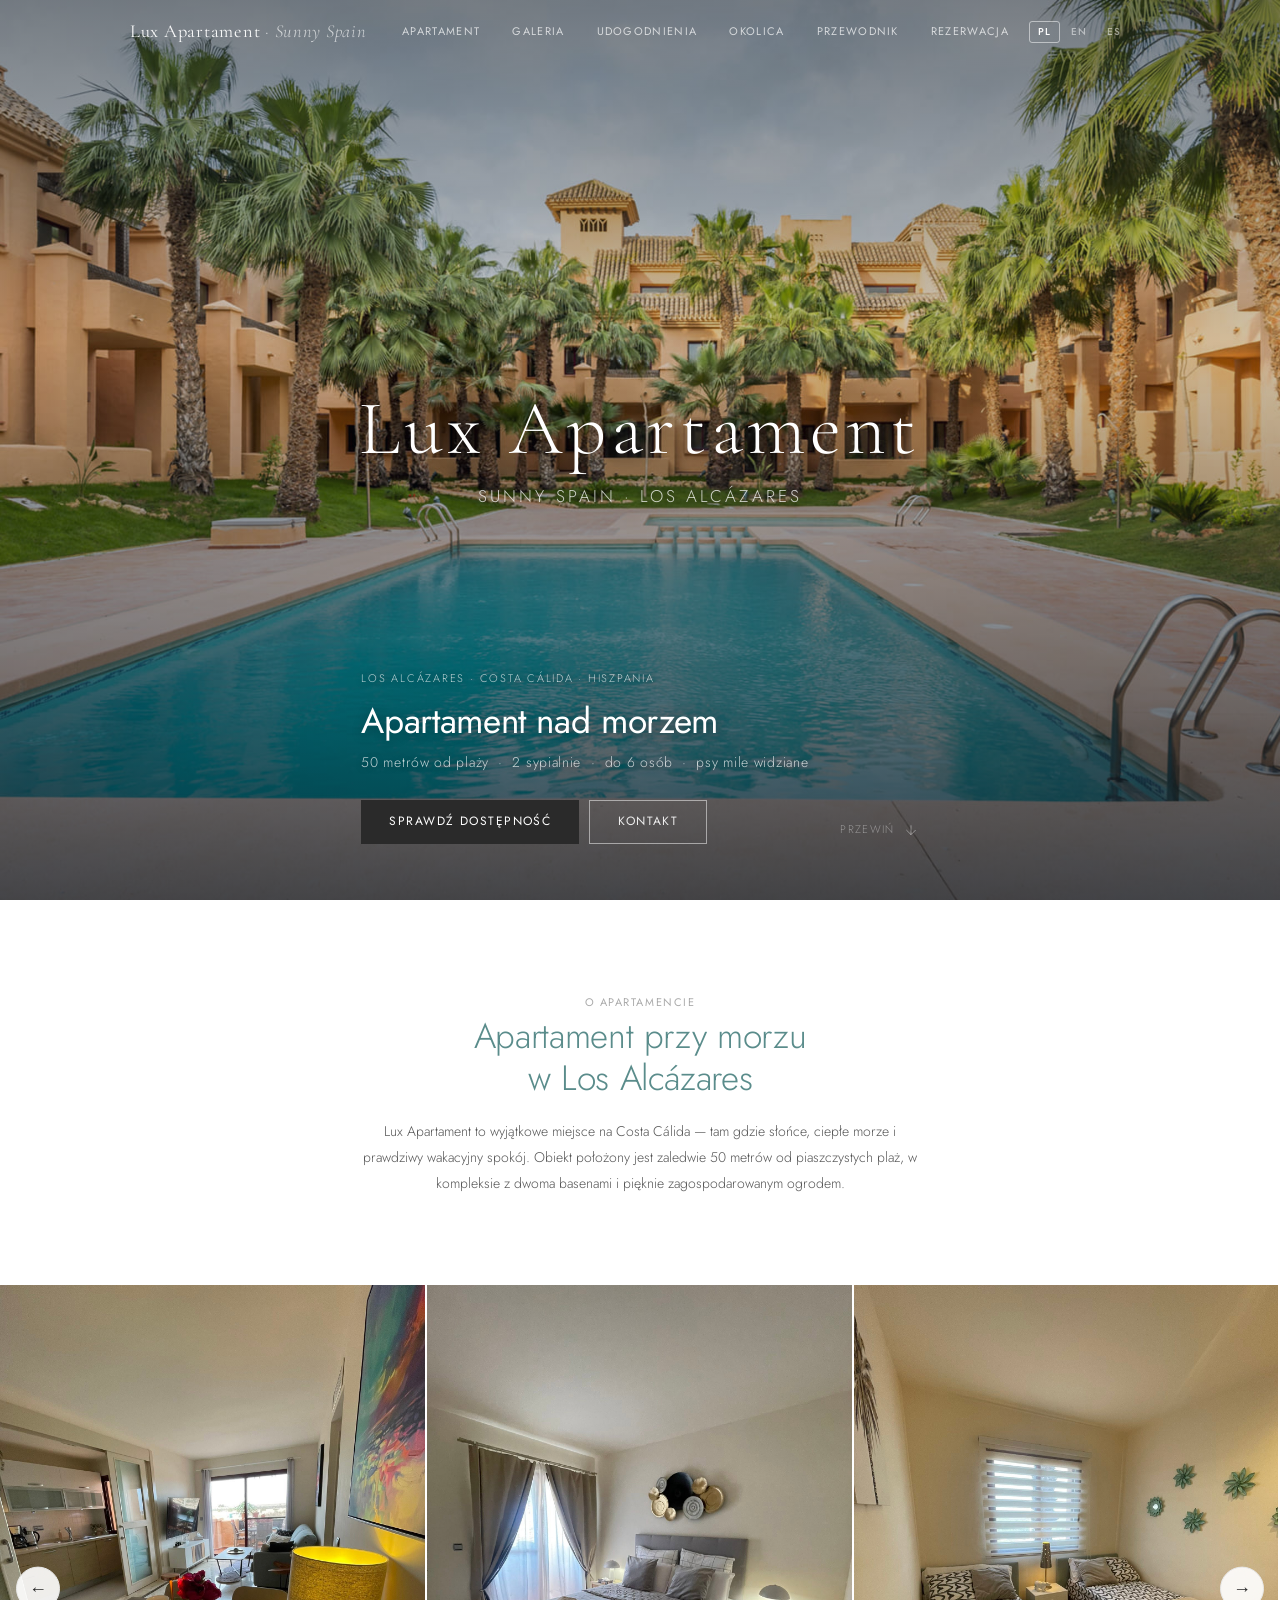
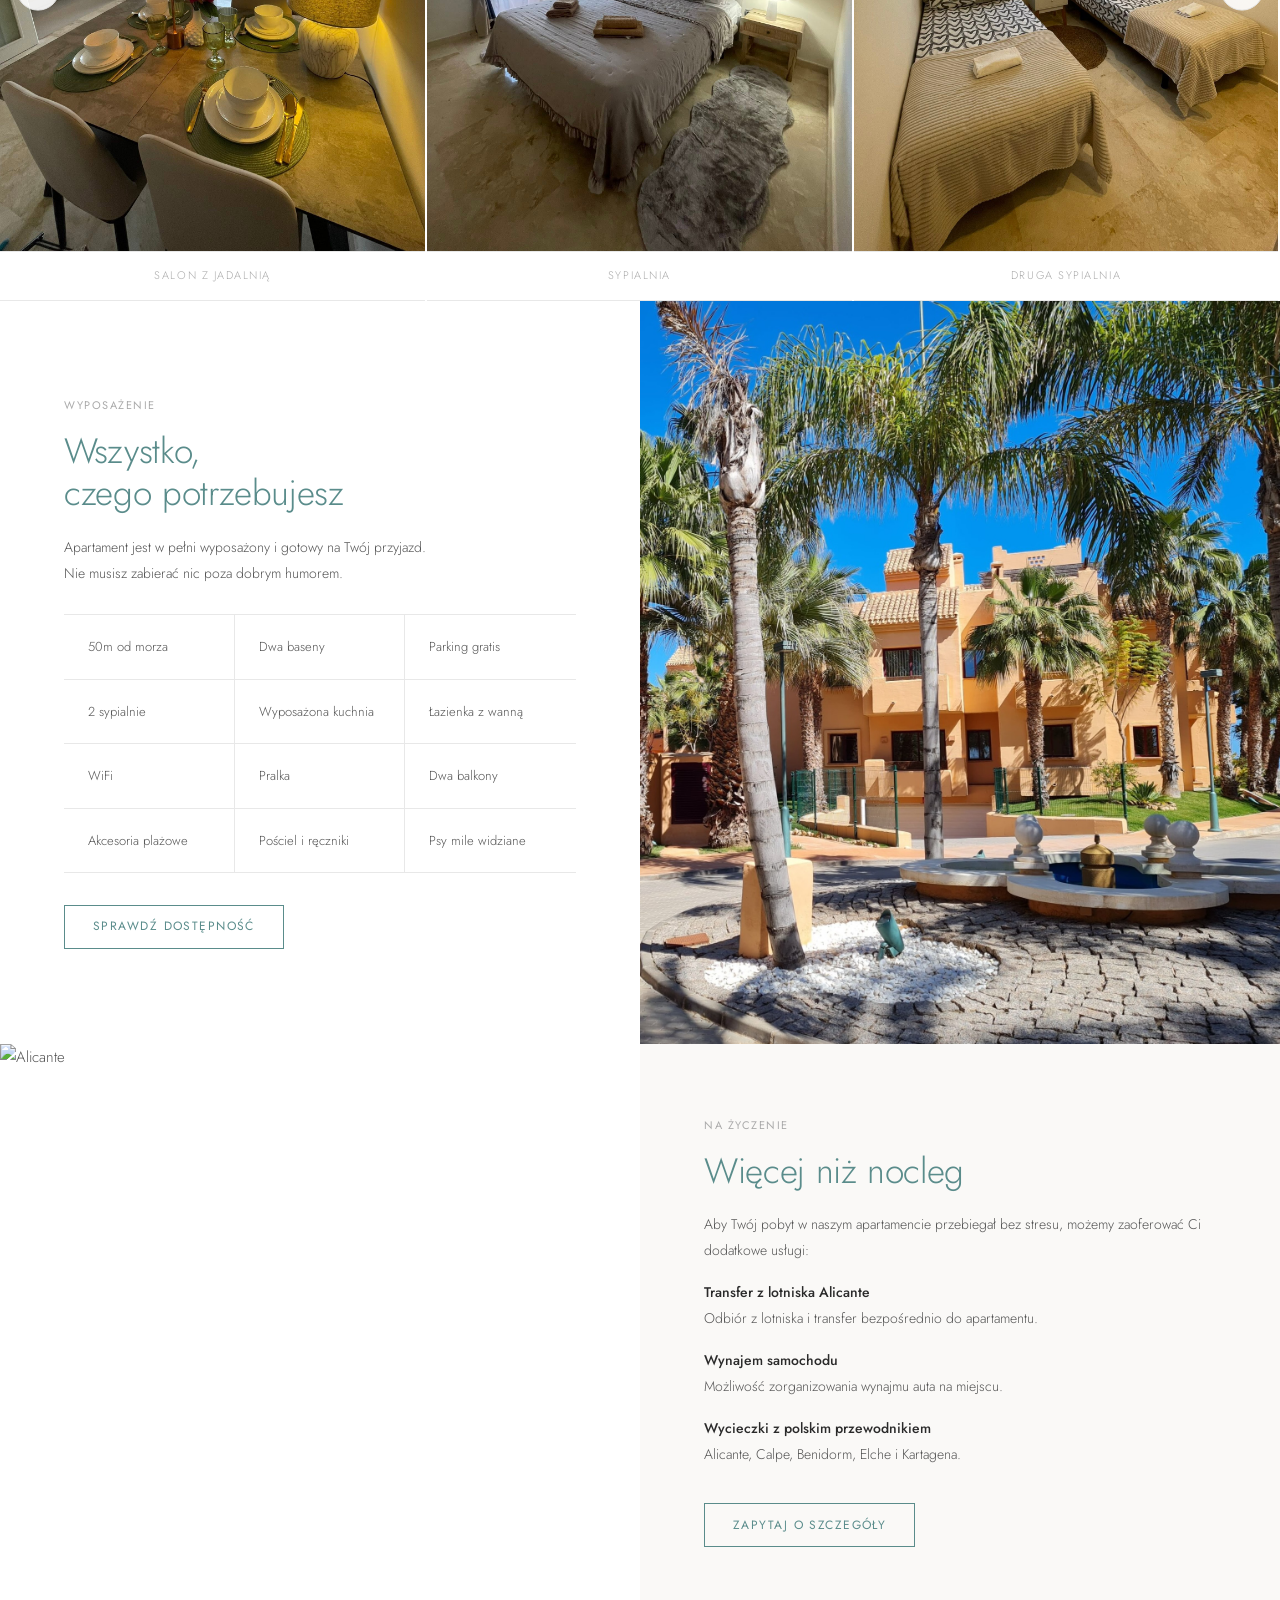
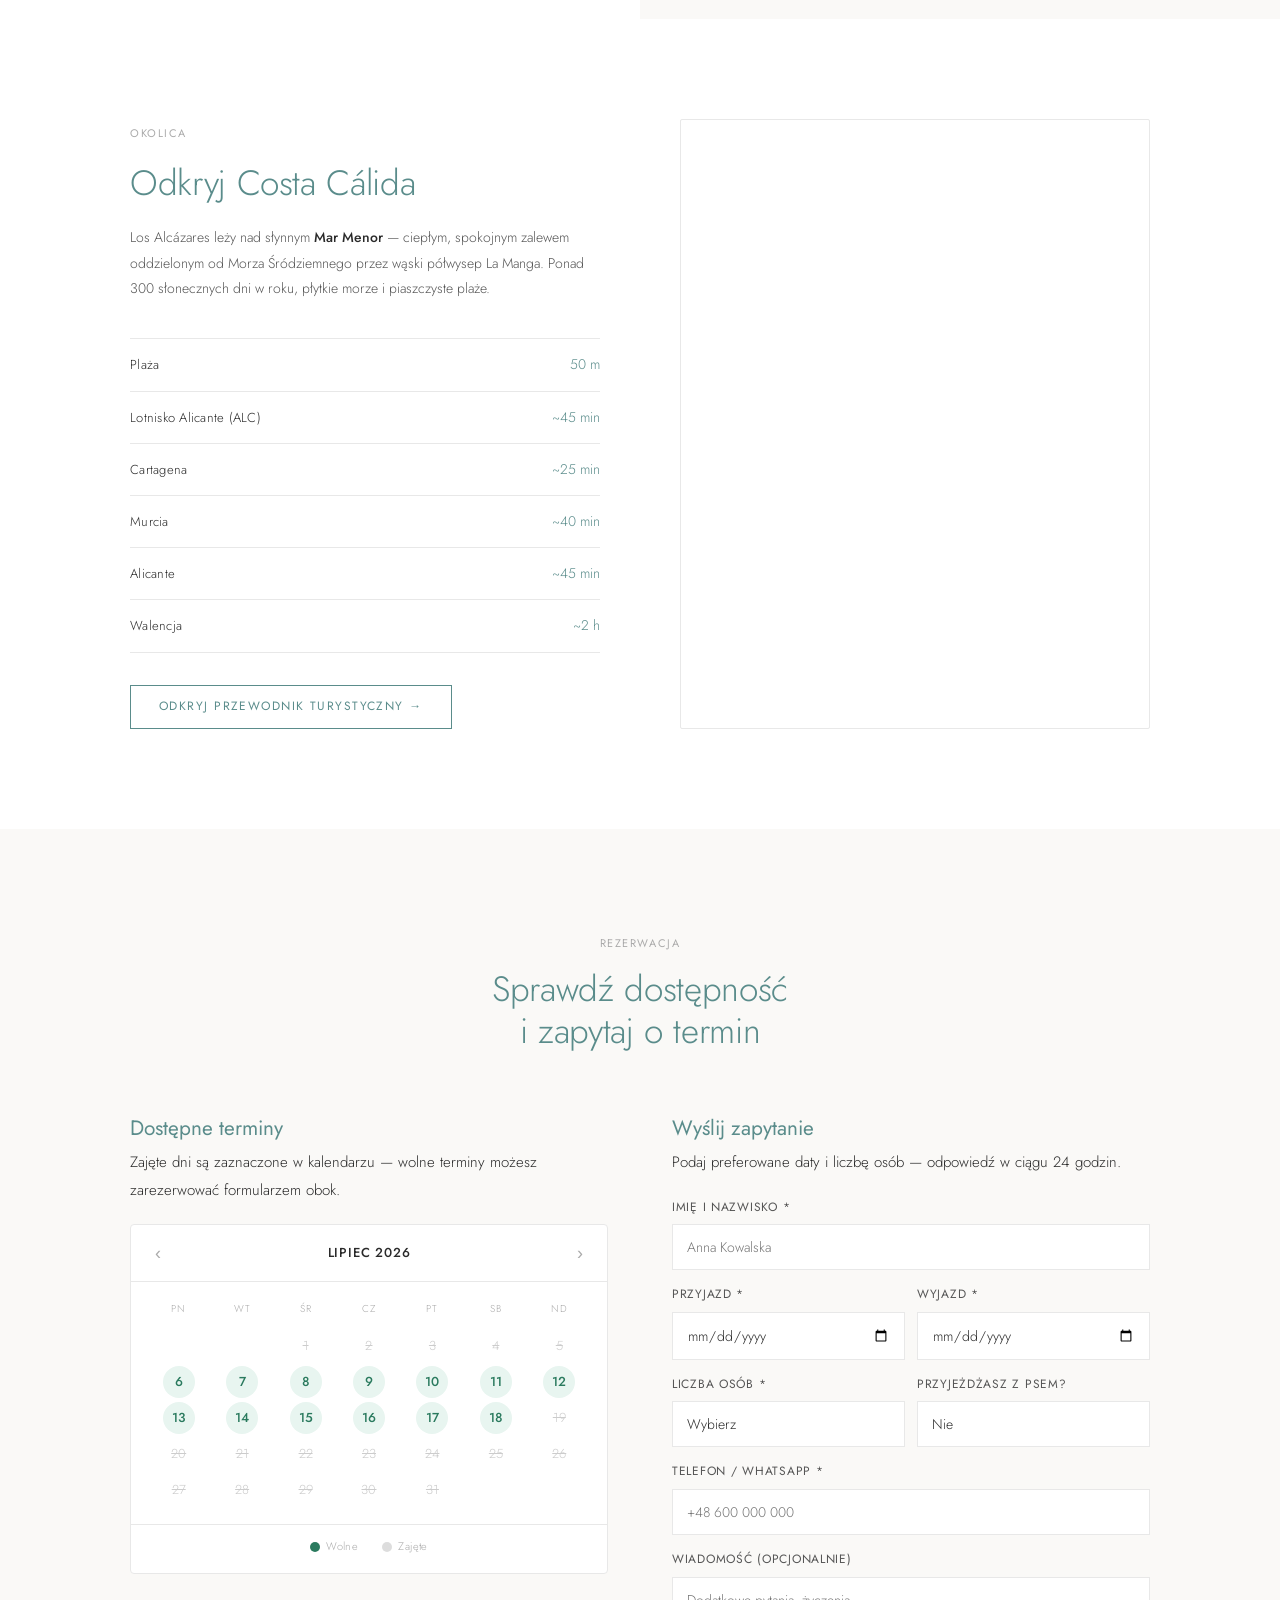
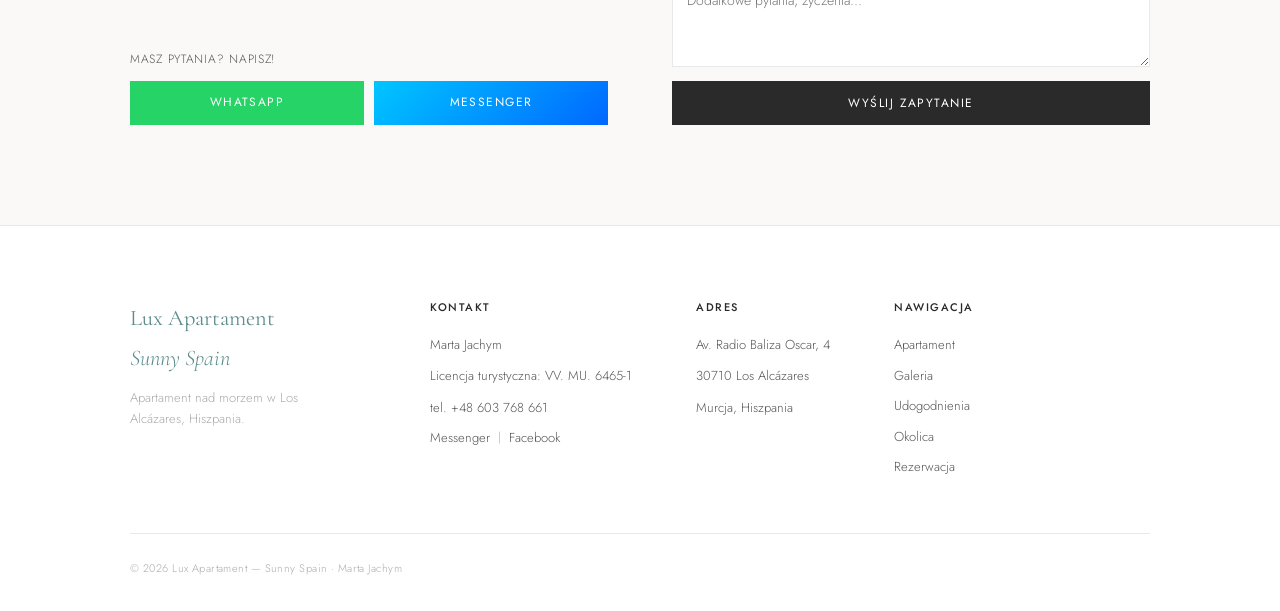
==== index.html @ 90c57ec7 "Initial commit: Lux Apartament Sunny Spain website Strona statyczna PL/EN/ES z galerią, przewodnikie" ====
<!DOCTYPE html>
<html lang="pl">
<head>
  <meta charset="UTF-8">
  <meta name="viewport" content="width=device-width, initial-scale=1.0">
  <title>Lux Apartament · Sunny Spain — Los Alcázares</title>
  <meta name="description" content="Piękny apartament nad morzem w Los Alcázares, Hiszpania. 50 metrów od plaży, 2 sypialnie, 2 baseny, do 6 osób. Psy mile widziane. Rezerwacje bezpośrednio u Marty.">
  <link rel="stylesheet" href="style.css">
</head>
<body>

<!-- ===================== NAV ===================== -->
<nav class="nav" id="nav">
  <div class="nav-inner container">
    <a href="#" class="nav-logo">
      Lux Apartament <em>· Sunny Spain</em>
    </a>
    <div class="nav-links">
      <a href="#apartament" data-pl="Apartament" data-en="Apartment" data-es="Apartamento">Apartament</a>
      <a href="#galeria" data-pl="Galeria" data-en="Gallery" data-es="Galería">Galeria</a>
      <a href="#udogodnienia" data-pl="Udogodnienia" data-en="Amenities" data-es="Comodidades">Udogodnienia</a>
      <a href="#okolica" data-pl="Okolica" data-en="Area" data-es="Entorno">Okolica</a>
      <a href="przewodnik.html" data-pl="Przewodnik" data-en="Guide" data-es="Guía">Przewodnik</a>
      <a href="#rezerwacja" data-pl="Rezerwacja" data-en="Booking" data-es="Reservas">Rezerwacja</a>
    </div>
    <div class="lang-switcher">
      <button class="lang-btn" data-lang-btn="pl">PL</button>
      <button class="lang-btn" data-lang-btn="en">EN</button>
      <button class="lang-btn" data-lang-btn="es">ES</button>
    </div>
    <button class="nav-hamburger" id="navHamburger" aria-label="Otwórz menu">
      <span></span><span></span><span></span>
    </button>
  </div>
  <div class="nav-mobile" id="navMobile">
    <a href="#apartament" data-pl="Apartament" data-en="Apartment" data-es="Apartamento">Apartament</a>
    <a href="#galeria" data-pl="Galeria" data-en="Gallery" data-es="Galería">Galeria</a>
    <a href="#udogodnienia" data-pl="Udogodnienia" data-en="Amenities" data-es="Comodidades">Udogodnienia</a>
    <a href="#okolica" data-pl="Okolica" data-en="Area" data-es="Entorno">Okolica</a>
    <a href="przewodnik.html" data-pl="Przewodnik" data-en="Guide" data-es="Guía">Przewodnik</a>
    <a href="#rezerwacja" data-pl="Rezerwacja" data-en="Booking" data-es="Reservas">Rezerwacja</a>
    <a href="https://wa.me/48603768661" class="btn btn-whatsapp" target="_blank" rel="noopener">WhatsApp</a>
  </div>
</nav>

<!-- ===================== HERO ===================== -->
<section class="hero">
  <div class="hero-img" style="background-image: url('zdjęcia/hero_apartamenty.jpg'); background-size: cover; background-position: center;"></div>
  <div class="hero-overlay"></div>

  <!-- Centered logo name in photo -->
  <div class="hero-center-logo">
    <h1>Lux Apartament</h1>
    <p>Sunny Spain · Los Alcázares</p>
  </div>

  <!-- Bottom content -->
  <div class="hero-bottom container">
    <div class="hero-bottom-inner">
      <div>
        <p class="hero-location" data-pl="Los Alcázares · Costa Cálida · Hiszpania" data-en="Los Alcázares · Costa Cálida · Spain" data-es="Los Alcázares · Costa Cálida · España">Los Alcázares · Costa Cálida · Hiszpania</p>
        <h2 class="hero-title" style="color:#fff; font-size:clamp(1.4rem,3vw,2.2rem);" data-pl="Apartament nad morzem" data-en="Apartment by the sea" data-es="Apartamento junto al mar">
          Apartament nad morzem
        </h2>
        <p class="hero-sub" data-pl="50 metrów od plaży &nbsp;·&nbsp; 2 sypialnie &nbsp;·&nbsp; do 6 osób &nbsp;·&nbsp; psy mile widziane" data-en="50 metres from the beach &nbsp;·&nbsp; 2 bedrooms &nbsp;·&nbsp; up to 6 guests &nbsp;·&nbsp; pets welcome" data-es="50 metros de la playa &nbsp;·&nbsp; 2 habitaciones &nbsp;·&nbsp; hasta 6 personas &nbsp;·&nbsp; mascotas bienvenidas">50 metrów od plaży &nbsp;·&nbsp; 2 sypialnie &nbsp;·&nbsp; do 6 osób &nbsp;·&nbsp; psy mile widziane</p>
        <div style="margin-top:24px; display:flex; gap:10px; flex-wrap:wrap;">
          <a href="#rezerwacja" class="btn btn-dark" data-pl="Sprawdź dostępność" data-en="Check availability" data-es="Consultar disponibilidad">Sprawdź dostępność</a>
          <a href="#kontakt" class="btn btn-outline-white" data-pl="Kontakt" data-en="Contact" data-es="Contacto">Kontakt</a>
        </div>
      </div>
      <div class="hero-scroll">
        <span data-pl="Przewiń" data-en="Scroll" data-es="Deslizar">Przewiń</span>
        <svg width="16" height="16" viewBox="0 0 24 24" fill="none" stroke="currentColor" stroke-width="1.5">
          <path d="M12 5v14M5 12l7 7 7-7"/>
        </svg>
      </div>
    </div>
  </div>
</section>

<!-- ===================== WELCOME (Bienvenue style) ===================== -->
<section class="welcome" id="apartament">
  <div class="container--narrow">
    <span class="label" data-pl="O apartamencie" data-en="About the apartment" data-es="El apartamento">O apartamencie</span>
    <h2 data-pl="Apartament przy morzu<br>w Los Alcázares" data-en="Seaside apartment<br>in Los Alcázares" data-es="Apartamento junto al mar<br>en Los Alcázares">Apartament przy morzu<br>w Los Alcázares</h2>
    <p data-pl="Lux Apartament to wyjątkowe miejsce na Costa Cálida — tam gdzie słońce, ciepłe morze i prawdziwy wakacyjny spokój. Obiekt położony jest zaledwie 50 metrów od piaszczystych plaż, w kompleksie z dwoma basenami i pięknie zagospodarowanym ogrodem." data-en="Lux Apartament is a unique place on the Costa Cálida — where sunshine, warm sea and true holiday tranquillity await. Just 50 metres from sandy beaches, within a complex with two pools and a beautiful garden." data-es="Lux Apartament es un lugar único en la Costa Cálida — donde el sol, el mar cálido y la auténtica tranquilidad vacacional te esperan. A solo 50 metros de las playas de arena, en un complejo con dos piscinas y un hermoso jardín.">
      Lux Apartament to wyjątkowe miejsce na Costa Cálida — tam gdzie słońce,
      ciepłe morze i prawdziwy wakacyjny spokój. Obiekt położony jest zaledwie
      50 metrów od piaszczystych plaż, w kompleksie z dwoma basenami
      i pięknie zagospodarowanym ogrodem.
    </p>
  </div>
</section>

<!-- ===================== PHOTO GRID (Le Bar / Le Lounge style) ===================== -->
<div class="gallery-section section--tight" id="galeria">
  <div class="gallery-wrapper">
    <button class="gallery-btn gallery-btn--prev" id="galleryPrev" aria-label="Poprzednie">&#8592;</button>
    <div class="gallery-track" id="galleryTrack">
      <div class="gallery-item">
        <div class="gallery-img"><img src="zdjęcia/salon z jadalnią.jpg" alt="Salon z jadalnią"></div>
        <span class="photo-grid-label" data-pl="Salon z jadalnią" data-en="Living & dining room" data-es="Salón comedor">Salon z jadalnią</span>
      </div>
      <div class="gallery-item">
        <div class="gallery-img"><img src="zdjęcia/sypialnia.jpg" alt="Sypialnia"></div>
        <span class="photo-grid-label" data-pl="Sypialnia" data-en="Bedroom" data-es="Dormitorio">Sypialnia</span>
      </div>
      <div class="gallery-item">
        <div class="gallery-img"><img src="zdjęcia/sypialnia2.jpg" alt="Druga sypialnia"></div>
        <span class="photo-grid-label" data-pl="Druga sypialnia" data-en="Second bedroom" data-es="Segundo dormitorio">Druga sypialnia</span>
      </div>
      <div class="gallery-item">
        <div class="gallery-img"><img src="zdjęcia/salon.jpg" alt="Salon"></div>
        <span class="photo-grid-label" data-pl="Salon" data-en="Living room" data-es="Salón">Salon</span>
      </div>
      <div class="gallery-item">
        <div class="gallery-img"><img src="zdjęcia/kuchnia.jpg" alt="Kuchnia"></div>
        <span class="photo-grid-label" data-pl="Kuchnia" data-en="Kitchen" data-es="Cocina">Kuchnia</span>
      </div>
      <div class="gallery-item">
        <div class="gallery-img"><img src="zdjęcia/łazienka1.jpg" alt="Łazienka"></div>
        <span class="photo-grid-label" data-pl="Łazienka" data-en="Bathroom" data-es="Baño">Łazienka</span>
      </div>
      <div class="gallery-item">
        <div class="gallery-img"><img src="zdjęcia/mieszkanie1.jpg" alt="Apartament"></div>
        <span class="photo-grid-label" data-pl="Apartament" data-en="Apartment" data-es="Apartamento">Apartament</span>
      </div>
      <div class="gallery-item">
        <div class="gallery-img"><img src="zdjęcia/balkon.jpg" alt="Balkon"></div>
        <span class="photo-grid-label" data-pl="Balkon" data-en="Balcony" data-es="Balcón">Balkon</span>
      </div>
      <div class="gallery-item">
        <div class="gallery-img"><img src="zdjęcia/ogród2.jpg" alt="Ogród i basen"></div>
        <span class="photo-grid-label" data-pl="Ogród i basen" data-en="Garden &amp; pool" data-es="Jardín y piscina">Ogród i basen</span>
      </div>
      <div class="gallery-item">
        <div class="gallery-img"><img src="zdjęcia/okolica.jpg" alt="Okolica apartamentu"></div>
        <span class="photo-grid-label" data-pl="Okolica apartamentu" data-en="Surroundings" data-es="Alrededores">Okolica apartamentu</span>
      </div>
      <div class="gallery-item">
        <div class="gallery-img"><img src="zdjęcia/okolica2.jpg" alt="Okolica apartamentu"></div>
        <span class="photo-grid-label" data-pl="Okolica apartamentu" data-en="Surroundings" data-es="Alrededores">Okolica apartamentu</span>
      </div>
      <div class="gallery-item">
        <div class="gallery-img"><img src="zdjęcia/okolica4.jpg" alt="Okolica apartamentu"></div>
        <span class="photo-grid-label" data-pl="Okolica apartamentu" data-en="Surroundings" data-es="Alrededores">Okolica apartamentu</span>
      </div>
      <div class="gallery-item">
        <div class="gallery-img"><img src="zdjęcia/okolica 5.jpg" alt="Okolica apartamentu"></div>
        <span class="photo-grid-label" data-pl="Okolica apartamentu" data-en="Surroundings" data-es="Alrededores">Okolica apartamentu</span>
      </div>
      <div class="gallery-item">
        <div class="gallery-img"><img src="zdjęcia/okolica6.jpg" alt="Okolica apartamentu"></div>
        <span class="photo-grid-label" data-pl="Okolica apartamentu" data-en="Surroundings" data-es="Alrededores">Okolica apartamentu</span>
      </div>
    </div>
    <button class="gallery-btn gallery-btn--next" id="galleryNext" aria-label="Następne">&#8594;</button>
  </div>
</div>

<!-- ===================== ALT 1: Udogodnienia ===================== -->
<div class="alt-section" id="udogodnienia">
  <div class="alt-text">
    <span class="label" data-pl="Wyposażenie" data-en="Amenities" data-es="Servicios">Wyposażenie</span>
    <h2 data-pl="Wszystko,<br>czego potrzebujesz" data-en="Everything<br>you need" data-es="Todo lo que<br>necesitas">Wszystko,<br>czego potrzebujesz</h2>
    <p data-pl="Apartament jest w pełni wyposażony i gotowy na Twój przyjazd.<br>Nie musisz zabierać nic poza dobrym humorem." data-en="The apartment is fully equipped and ready for your arrival.<br>You don't need to bring anything but good spirits." data-es="El apartamento está completamente equipado y listo para tu llegada.<br>No necesitas traer nada más que buen humor.">
      Apartament jest w pełni wyposażony i gotowy na Twój przyjazd.<br>
      Nie musisz zabierać nic poza dobrym humorem.
    </p>
    <div class="amenities-list">
      <div class="amenity-item"><span data-pl="50m od morza" data-en="50m from the sea" data-es="50m del mar">50m od morza</span></div>
      <div class="amenity-item"><span data-pl="Dwa baseny" data-en="Two pools" data-es="Dos piscinas">Dwa baseny</span></div>
      <div class="amenity-item"><span data-pl="Parking gratis" data-en="Free parking" data-es="Parking gratuito">Parking gratis</span></div>
      <div class="amenity-item"><span data-pl="2 sypialnie" data-en="2 bedrooms" data-es="2 habitaciones">2 sypialnie</span></div>
      <div class="amenity-item"><span data-pl="Wyposażona kuchnia" data-en="Fully equipped kitchen" data-es="Cocina equipada">Wyposażona kuchnia</span></div>
      <div class="amenity-item"><span data-pl="Łazienka z wanną" data-en="Bathroom with bath" data-es="Baño con bañera">Łazienka z wanną</span></div>
      <div class="amenity-item"><span>WiFi</span></div>
      <div class="amenity-item"><span data-pl="Pralka" data-en="Washing machine" data-es="Lavadora">Pralka</span></div>
      <div class="amenity-item"><span data-pl="Dwa balkony" data-en="Two balconies" data-es="Dos balcones">Dwa balkony</span></div>
      <div class="amenity-item"><span data-pl="Akcesoria plażowe" data-en="Beach equipment" data-es="Accesorios de playa">Akcesoria plażowe</span></div>
      <div class="amenity-item"><span data-pl="Pościel i ręczniki" data-en="Bed linen &amp; towels" data-es="Ropa de cama y toallas">Pościel i ręczniki</span></div>
      <div class="amenity-item"><span data-pl="Psy mile widziane" data-en="Pets welcome" data-es="Mascotas bienvenidas">Psy mile widziane</span></div>
    </div>
    <div style="margin-top:32px;">
      <a href="#rezerwacja" class="btn btn-outline" data-pl="Sprawdź dostępność" data-en="Check availability" data-es="Consultar disponibilidad">Sprawdź dostępność</a>
    </div>
  </div>
  <div class="alt-img" style="min-height:520px;">
    <img src="zdjęcia/ogrody.jpg" alt="Ogród i baseny" style="width:100%;height:100%;object-fit:cover;">
  </div>
</div>

<!-- ===================== ALT 2: Usługi extra ===================== -->
<div class="alt-section alt-section--reverse">
  <div class="alt-text alt-text--gray">
    <span class="label" data-pl="Na życzenie" data-en="On request" data-es="A petición">Na życzenie</span>
    <h2 data-pl="Więcej niż nocleg" data-en="More than a stay" data-es="Más que un alojamiento">Więcej niż nocleg</h2>
    <p data-pl="Aby Twój pobyt w naszym apartamencie przebiegał bez stresu, możemy zaoferować Ci dodatkowe usługi:" data-en="To make your stay as stress-free as possible, we can offer additional services:" data-es="Para que tu estancia sea lo más cómoda posible, podemos ofrecerte servicios adicionales:">
      Aby Twój pobyt w naszym apartamencie przebiegał bez stresu,
      możemy zaoferować Ci dodatkowe usługi:
    </p>
    <p data-pl="<strong style='color:var(--text-dark); font-weight:500;'>Transfer z lotniska Alicante</strong><br>Odbiór z lotniska i transfer bezpośrednio do apartamentu." data-en="<strong style='color:var(--text-dark); font-weight:500;'>Transfer from Alicante Airport</strong><br>Airport pickup and direct transfer to the apartment." data-es="<strong style='color:var(--text-dark); font-weight:500;'>Traslado desde el Aeropuerto de Alicante</strong><br>Recogida en el aeropuerto y traslado directo al apartamento.">
      <strong style="color:var(--text-dark); font-weight:500;">Transfer z lotniska Alicante</strong><br>
      Odbiór z lotniska i transfer bezpośrednio do apartamentu.
    </p>
    <p data-pl="<strong style='color:var(--text-dark); font-weight:500;'>Wynajem samochodu</strong><br>Możliwość zorganizowania wynajmu auta na miejscu." data-en="<strong style='color:var(--text-dark); font-weight:500;'>Car rental</strong><br>We can help arrange a car rental on site." data-es="<strong style='color:var(--text-dark); font-weight:500;'>Alquiler de coche</strong><br>Podemos ayudar a organizar el alquiler de un coche.">
      <strong style="color:var(--text-dark); font-weight:500;">Wynajem samochodu</strong><br>
      Możliwość zorganizowania wynajmu auta na miejscu.
    </p>
    <p data-pl="<strong style='color:var(--text-dark); font-weight:500;'>Wycieczki z polskim przewodnikiem</strong><br>Alicante, Calpe, Benidorm, Elche i Kartagena." data-en="<strong style='color:var(--text-dark); font-weight:500;'>Tours with a Polish-speaking guide</strong><br>Alicante, Calpe, Benidorm, Elche and Cartagena." data-es="<strong style='color:var(--text-dark); font-weight:500;'>Excursiones con guía de habla polaca</strong><br>Alicante, Calpe, Benidorm, Elche y Cartagena.">
      <strong style="color:var(--text-dark); font-weight:500;">Wycieczki z polskim przewodnikiem</strong><br>
      Alicante, Calpe, Benidorm, Elche i Kartagena.
    </p>
    <div style="margin-top:8px;">
      <a href="#rezerwacja" class="btn btn-outline" data-pl="Zapytaj o szczegóły" data-en="Ask for details" data-es="Solicitar información">Zapytaj o szczegóły</a>
    </div>
  </div>
  <div class="alt-img" style="min-height:480px;">
    <img src="zdjęcia/alicante.jpg" alt="Alicante" style="width:100%;height:100%;object-fit:cover;">
  </div>
</div>

<!-- ===================== OKOLICA / REGION ===================== -->
<section class="section region-section" id="okolica">
  <div class="container">
    <div class="region-grid">

      <!-- Text left -->
      <div class="region-text">
        <span class="label" data-pl="Okolica" data-en="Area" data-es="Entorno">Okolica</span>
        <h2 data-pl="Odkryj Costa Cálida" data-en="Discover Costa Cálida" data-es="Descubre la Costa Cálida">Odkryj Costa Cálida</h2>
        <p data-pl="Los Alcázares leży nad słynnym <strong style='color:var(--text-dark);font-weight:500;'>Mar Menor</strong> — ciepłym, spokojnym zalewem oddzielonym od Morza Śródziemnego przez wąski półwysep La Manga. Ponad 300 słonecznych dni w roku, płytkie morze i piaszczyste plaże." data-en="Los Alcázares sits on the famous <strong style='color:var(--text-dark);font-weight:500;'>Mar Menor</strong> — a warm, calm lagoon separated from the Mediterranean by the narrow La Manga peninsula. Over 300 sunny days a year, shallow waters and sandy beaches." data-es="Los Alcázares se encuentra junto al famoso <strong style='color:var(--text-dark);font-weight:500;'>Mar Menor</strong> — una laguna cálida y tranquila separada del Mediterráneo por la estrecha península de La Manga. Más de 300 días de sol al año, aguas poco profundas y playas de arena.">Los Alcázares leży nad słynnym <strong style="color:var(--text-dark);font-weight:500;">Mar Menor</strong> — ciepłym, spokojnym zalewem oddzielonym od Morza Śródziemnego przez wąski półwysep La Manga. Ponad 300 słonecznych dni w roku, płytkie morze i piaszczyste plaże.</p>
        <div class="destination-list">
          <div class="destination-item">
            <span class="destination-name" data-pl="Plaża" data-en="Beach" data-es="Playa">Plaża</span>
            <span class="destination-dist">50 m</span>
          </div>
          <div class="destination-item">
            <span class="destination-name">Lotnisko Alicante (ALC)</span>
            <span class="destination-dist">~45 min</span>
          </div>
          <div class="destination-item">
            <span class="destination-name">Cartagena</span>
            <span class="destination-dist">~25 min</span>
          </div>
          <div class="destination-item">
            <span class="destination-name">Murcia</span>
            <span class="destination-dist">~40 min</span>
          </div>
          <div class="destination-item">
            <span class="destination-name">Alicante</span>
            <span class="destination-dist">~45 min</span>
          </div>
          <div class="destination-item">
            <span class="destination-name" data-pl="Walencja" data-en="Valencia" data-es="Valencia">Walencja</span>
            <span class="destination-dist">~2 h</span>
          </div>
        </div>
        <div style="margin-top:32px;">
          <a href="przewodnik.html" class="btn btn-outline"
             data-pl="Odkryj przewodnik turystyczny →"
             data-en="Explore the travel guide →"
             data-es="Descubre la guía turística →">Odkryj przewodnik turystyczny →</a>
        </div>
      </div>

      <!-- Google Maps embed -->
      <div class="region-map-embed">
        <iframe
          src="https://maps.google.com/maps?q=Av.+Radio+Baliza+Oscar,+4,+30710+Los+Alcazares,+Murcia,+Spain&hl=pl&z=16&output=embed"
          allowfullscreen
          loading="lazy"
          referrerpolicy="no-referrer-when-downgrade"
          title="Los Alcázares, Murcia">
        </iframe>
      </div>

    </div>
  </div>
</section>

<!-- ===================== REZERWACJA ===================== -->
<section class="booking-section" id="rezerwacja">
  <div class="container">

    <div class="booking-head">
      <span class="label" data-pl="Rezerwacja" data-en="Booking" data-es="Reservas">Rezerwacja</span>
      <h2 data-pl="Sprawdź dostępność<br>i zapytaj o termin" data-en="Check availability<br>and enquire about dates" data-es="Consulta disponibilidad<br>y solicita fechas">Sprawdź dostępność<br>i zapytaj o termin</h2>
    </div>

    <div class="booking-grid">

      <!-- KALENDARZ -->
      <!-- ABY AKTYWOWAĆ: Marta → Google Calendar → Ustawienia kalendarza → "Udostępnianie i integruj" → skopiuj src z iframe i wklej poniżej -->
      <div class="booking-col booking-col--calendar">
        <h3 data-pl="Dostępne terminy" data-en="Available dates" data-es="Fechas disponibles">Dostępne terminy</h3>
        <p data-pl="Zajęte dni są zaznaczone w kalendarzu — wolne terminy możesz zarezerwować formularzem obok." data-en="Occupied days are marked on the calendar — you can book free dates using the form." data-es="Los días ocupados están marcados en el calendario — puedes reservar las fechas libres con el formulario.">Zajęte dni są zaznaczone w kalendarzu — wolne terminy możesz zarezerwować formularzem obok.</p>
        <div class="mock-calendar">
          <div class="mock-cal-header">
            <button class="mock-cal-nav" disabled>‹</button>
            <span class="mock-cal-month">Lipiec 2026</span>
            <button class="mock-cal-nav" disabled>›</button>
          </div>
          <div class="mock-cal-grid">
            <div class="mock-cal-day-label" data-pl="Pn" data-en="Mo" data-es="Lu">Pn</div>
            <div class="mock-cal-day-label" data-pl="Wt" data-en="Tu" data-es="Ma">Wt</div>
            <div class="mock-cal-day-label" data-pl="Śr" data-en="We" data-es="Mi">Śr</div>
            <div class="mock-cal-day-label" data-pl="Cz" data-en="Th" data-es="Ju">Cz</div>
            <div class="mock-cal-day-label" data-pl="Pt" data-en="Fr" data-es="Vi">Pt</div>
            <div class="mock-cal-day-label" data-pl="Sb" data-en="Sa" data-es="Sá">Sb</div>
            <div class="mock-cal-day-label" data-pl="Nd" data-en="Su" data-es="Do">Nd</div>
            <!-- tydzień 1: 1 = środa -->
            <div class="mock-cal-empty"></div>
            <div class="mock-cal-empty"></div>
            <div class="mock-cal-d occupied">1</div>
            <div class="mock-cal-d occupied">2</div>
            <div class="mock-cal-d occupied">3</div>
            <div class="mock-cal-d occupied">4</div>
            <div class="mock-cal-d occupied">5</div>
            <!-- tydzień 2: 6–12 wolne -->
            <div class="mock-cal-d free">6</div>
            <div class="mock-cal-d free">7</div>
            <div class="mock-cal-d free">8</div>
            <div class="mock-cal-d free">9</div>
            <div class="mock-cal-d free">10</div>
            <div class="mock-cal-d free">11</div>
            <div class="mock-cal-d free">12</div>
            <!-- tydzień 3: 13–18 wolne, 19 zajęty -->
            <div class="mock-cal-d free">13</div>
            <div class="mock-cal-d free">14</div>
            <div class="mock-cal-d free">15</div>
            <div class="mock-cal-d free">16</div>
            <div class="mock-cal-d free">17</div>
            <div class="mock-cal-d free">18</div>
            <div class="mock-cal-d occupied">19</div>
            <!-- tydzień 4: 20–26 zajęte -->
            <div class="mock-cal-d occupied">20</div>
            <div class="mock-cal-d occupied">21</div>
            <div class="mock-cal-d occupied">22</div>
            <div class="mock-cal-d occupied">23</div>
            <div class="mock-cal-d occupied">24</div>
            <div class="mock-cal-d occupied">25</div>
            <div class="mock-cal-d occupied">26</div>
            <!-- tydzień 5: 27–31 -->
            <div class="mock-cal-d occupied">27</div>
            <div class="mock-cal-d occupied">28</div>
            <div class="mock-cal-d occupied">29</div>
            <div class="mock-cal-d occupied">30</div>
            <div class="mock-cal-d occupied">31</div>
            <div class="mock-cal-empty"></div>
            <div class="mock-cal-empty"></div>
          </div>
          <div class="mock-cal-legend">
            <span class="mock-cal-legend-item"><span class="mock-cal-dot free-dot"></span><span data-pl="Wolne" data-en="Available" data-es="Libre">Wolne</span></span>
            <span class="mock-cal-legend-item"><span class="mock-cal-dot occupied-dot"></span><span data-pl="Zajęte" data-en="Occupied" data-es="Ocupado">Zajęte</span></span>
          </div>
        </div>
        <div class="form-direct-contact">
          <p data-pl="Masz pytania? Napisz!" data-en="Have questions? Write to us!" data-es="¿Tienes preguntas? ¡Escríbenos!">Masz pytania? Napisz!</p>
          <div class="form-direct-btns">
            <a href="https://wa.me/48603768661" class="btn btn-whatsapp" target="_blank" rel="noopener">WhatsApp</a>
            <a href="https://m.me/61567027174427" class="btn btn-messenger" target="_blank" rel="noopener">Messenger</a>
          </div>
        </div>
      </div>

      <!-- FORMULARZ -->
      <div class="booking-col">
        <h3 data-pl="Wyślij zapytanie" data-en="Send enquiry" data-es="Enviar consulta">Wyślij zapytanie</h3>
        <p data-pl="Podaj preferowane daty i liczbę osób — odpowiedź w ciągu 24 godzin." data-en="Provide preferred dates and number of guests — we'll respond within 24 hours." data-es="Indica las fechas preferidas y el número de personas — respondemos en 24 horas.">Podaj preferowane daty i liczbę osób — odpowiedź w ciągu 24 godzin.</p>

        <form class="booking-form" id="bookingForm" action="https://formspree.io/f/TWOJE_FORMSPREE_ID" method="POST" novalidate>
          <div class="form-group">
            <label for="name" data-pl="Imię i nazwisko *" data-en="Full name *" data-es="Nombre y apellidos *">Imię i nazwisko *</label>
            <input type="text" id="name" name="name" required placeholder="Anna Kowalska">
          </div>
          <div class="form-row--2">
            <div class="form-group">
              <label for="date-from" data-pl="Przyjazd *" data-en="Arrival *" data-es="Llegada *">Przyjazd *</label>
              <input type="date" id="date-from" name="data_przyjazdu" required>
            </div>
            <div class="form-group">
              <label for="date-to" data-pl="Wyjazd *" data-en="Departure *" data-es="Salida *">Wyjazd *</label>
              <input type="date" id="date-to" name="data_wyjazdu" required>
            </div>
          </div>
          <div class="form-row--2">
            <div class="form-group">
              <label for="guests" data-pl="Liczba osób *" data-en="Number of guests *" data-es="Número de personas *">Liczba osób *</label>
              <select id="guests" name="liczba_osob" required>
                <option value="" data-pl="Wybierz" data-en="Select" data-es="Seleccionar">Wybierz</option>
                <option value="1" data-pl="1 osoba" data-en="1 person" data-es="1 persona">1 osoba</option>
                <option value="2" data-pl="2 osoby" data-en="2 people" data-es="2 personas">2 osoby</option>
                <option value="3" data-pl="3 osoby" data-en="3 people" data-es="3 personas">3 osoby</option>
                <option value="4" data-pl="4 osoby" data-en="4 people" data-es="4 personas">4 osoby</option>
                <option value="5" data-pl="5 osób" data-en="5 people" data-es="5 personas">5 osób</option>
                <option value="6" data-pl="6 osób" data-en="6 people" data-es="6 personas">6 osób</option>
              </select>
            </div>
            <div class="form-group">
              <label for="pets" data-pl="Przyjeżdżasz z psem?" data-en="Travelling with a dog?" data-es="¿Viajas con perro?">Przyjeżdżasz z psem?</label>
              <select id="pets" name="pies">
                <option value="nie" data-pl="Nie" data-en="No" data-es="No">Nie</option>
                <option value="tak" data-pl="Tak" data-en="Yes" data-es="Sí">Tak</option>
              </select>
            </div>
          </div>
          <div class="form-group">
            <label for="phone" data-pl="Telefon / WhatsApp *" data-en="Phone / WhatsApp *" data-es="Teléfono / WhatsApp *">Telefon / WhatsApp *</label>
            <input type="tel" id="phone" name="telefon" required placeholder="+48 600 000 000">
          </div>
          <div class="form-group">
            <label for="message" data-pl="Wiadomość (opcjonalnie)" data-en="Message (optional)" data-es="Mensaje (opcional)">Wiadomość (opcjonalnie)</label>
            <textarea id="message" name="wiadomosc" rows="3" placeholder="Dodatkowe pytania, życzenia..." data-pl="Dodatkowe pytania, życzenia..." data-en="Additional questions, requests..." data-es="Preguntas adicionales, peticiones..."></textarea>
          </div>

          <p class="form-error" id="formError"></p>
          <button type="submit" class="btn btn-dark btn-full" id="submitBtn">Wyślij zapytanie</button>
        </form>

        <div class="form-success" id="formSuccess" hidden>
          <span class="form-success-icon">✓</span>
          <h3 data-pl="Wysłano!" data-en="Sent!" data-es="¡Enviado!">Wysłano!</h3>
          <p data-pl="Marta odezwie się do Ciebie najszybciej jak to możliwe." data-en="Marta will get back to you as soon as possible." data-es="Marta se pondrá en contacto contigo lo antes posible.">Marta odezwie się do Ciebie najszybciej jak to możliwe.</p>
        </div>
      </div>

    </div>

  </div>
</section>

<!-- ===================== FOOTER / KONTAKT ===================== -->
<footer class="footer" id="kontakt">
  <div class="container">

    <div class="footer-main">

      <div class="footer-brand-block">
        <span class="footer-brand-name">Lux Apartament<br><em>Sunny Spain</em></span>
        <p class="footer-brand-tagline" data-pl="Apartament nad morzem w Los Alcázares, Hiszpania." data-en="Seaside apartment in Los Alcázares, Spain." data-es="Apartamento junto al mar en Los Alcázares, España.">Apartament nad morzem w Los Alcázares, Hiszpania.</p>
      </div>

      <div class="footer-cols">
        <div class="footer-col">
          <span class="footer-col-title" data-pl="Kontakt" data-en="Contact" data-es="Contacto">Kontakt</span>
          <p>Marta Jachym</p>
          <p>Licencja turystyczna: VV. MU. 6465-1</p>
          <a href="https://wa.me/48603768661">tel. +48 603 768 661</a>
          <div class="footer-inline-links">
            <a href="https://m.me/61567027174427" target="_blank" rel="noopener">Messenger</a>
            <span>|</span>
            <a href="https://www.facebook.com/profile.php?id=61567027174427" target="_blank" rel="noopener">Facebook</a>
          </div>
        </div>
        <div class="footer-col">
          <span class="footer-col-title" data-pl="Adres" data-en="Address" data-es="Dirección">Adres</span>
          <p>Av. Radio Baliza Oscar, 4</p>
          <p>30710 Los Alcázares</p>
          <p data-pl="Murcja, Hiszpania" data-en="Murcia, Spain" data-es="Murcia, España">Murcja, Hiszpania</p>
        </div>
        <div class="footer-col">
          <span class="footer-col-title" data-pl="Nawigacja" data-en="Navigation" data-es="Navegación">Nawigacja</span>
          <a href="#apartament" data-pl="Apartament" data-en="Apartment" data-es="Apartamento">Apartament</a>
          <a href="#galeria" data-pl="Galeria" data-en="Gallery" data-es="Galería">Galeria</a>
          <a href="#udogodnienia" data-pl="Udogodnienia" data-en="Amenities" data-es="Comodidades">Udogodnienia</a>
          <a href="#okolica" data-pl="Okolica" data-en="Area" data-es="Entorno">Okolica</a>
          <a href="#rezerwacja" data-pl="Rezerwacja" data-en="Booking" data-es="Reservas">Rezerwacja</a>
        </div>
      </div>

    </div>

    <div class="footer-bottom">
      <p>© 2026 Lux Apartament — Sunny Spain · Marta Jachym</p>
    </div>

  </div>
</footer>

<script src="main.js"></script>
</body>
</html>
---- style.css ----
/* =============================================
   Lux Apartament — Sunny Spain
   style.css · L'Eden inspired
   ============================================= */

@import url('https://fonts.googleapis.com/css2?family=Cormorant+Garamond:ital,wght@0,300;0,400;0,500;1,300;1,400&family=Jost:wght@300;400;500&display=swap');

/* --- Variables --- */
:root {
  --teal:       #5a8c8b;
  --teal-dark:  #3d6b6a;
  --teal-light: #eaf2f2;
  --white:      #ffffff;
  --off-white:  #faf9f7;
  --text:       #555;
  --text-light: #aaa;
  --text-dark:  #2a2a2a;
  --border:     #e8e8e8;
  --nav-h:      64px;
}

/* --- Reset --- */
*, *::before, *::after { box-sizing: border-box; margin: 0; padding: 0; }
html { scroll-behavior: smooth; }

body {
  font-family: 'Jost', sans-serif;
  font-size: 15px;
  font-weight: 300;
  line-height: 1.8;
  color: var(--text);
  background: var(--white);
  -webkit-font-smoothing: antialiased;
}

img { max-width: 100%; display: block; }
a { text-decoration: none; color: inherit; }
ul { list-style: none; }
em { font-style: italic; }

/* --- Typography --- */
h1, h2, h3 {
  color: var(--teal);
  line-height: 1.2;
}

h1 {
  font-family: 'Cormorant Garamond', serif;
  font-weight: 400;
  font-size: clamp(2.2rem, 5vw, 3.8rem);
}

h2 {
  font-family: 'Jost', sans-serif;
  font-weight: 300;
  font-size: clamp(1.5rem, 2.8vw, 2.2rem);
  letter-spacing: -0.01em;
}

h3 {
  font-family: 'Jost', sans-serif;
  font-weight: 400;
  font-size: clamp(1.1rem, 1.8vw, 1.4rem);
}

p { color: var(--text); font-size: 14px; line-height: 1.85; }

.label {
  font-size: 11px;
  font-weight: 400;
  letter-spacing: 0.14em;
  text-transform: uppercase;
  color: var(--text-light);
}

/* --- Layout --- */
.container {
  max-width: 1100px;
  margin: 0 auto;
  padding: 0 40px;
}
.container--narrow {
  max-width: 680px;
  margin: 0 auto;
  padding: 0 40px;
}

.section        { padding: 100px 0; }
.section--tight { padding: 0; }
.section--gray  { background: var(--off-white); }

/* --- Buttons --- */
.btn {
  display: inline-flex;
  align-items: center;
  justify-content: center;
  gap: 8px;
  height: 44px;
  padding: 0 28px;
  font-family: 'Jost', sans-serif;
  font-size: 12px;
  font-weight: 400;
  letter-spacing: 0.12em;
  text-transform: uppercase;
  cursor: pointer;
  border-radius: 0;
  border: none;
  transition: all 0.2s;
  white-space: nowrap;
  box-sizing: border-box;
}

.btn-dark {
  background: var(--text-dark);
  color: var(--white);
}
.btn-dark:hover { background: #444; }

.btn-outline {
  background: transparent;
  color: var(--teal);
  border: 1px solid var(--teal);
}
.btn-outline:hover { background: var(--teal); color: var(--white); }

.btn-outline-white {
  background: transparent;
  color: rgba(255,255,255,0.9);
  border: 1px solid rgba(255,255,255,0.5);
}
.btn-outline-white:hover {
  background: rgba(255,255,255,0.12);
  border-color: rgba(255,255,255,0.8);
}

.btn-whatsapp  { background: #25d366; color: #fff; }
.btn-whatsapp:hover { background: #1fba58; }
.btn-messenger { background: linear-gradient(135deg, #00c6ff, #0068ff); color: #fff; }

.btn-full { width: 100%; justify-content: center; }

/* =============================================
   NAV
   ============================================= */
.nav {
  position: fixed;
  top: 0; left: 0; right: 0;
  z-index: 100;
  height: var(--nav-h);
  transition: background 0.35s, border-color 0.35s;
}
.nav.scrolled {
  background: rgba(255,255,255,0.97);
  border-bottom: 1px solid var(--border);
  backdrop-filter: blur(6px);
}

.nav-inner {
  display: flex;
  align-items: center;
  height: var(--nav-h);
}

.nav-logo {
  font-family: 'Cormorant Garamond', serif;
  font-size: 1.15rem;
  font-weight: 400;
  color: rgba(255,255,255,0.95);
  letter-spacing: 0.04em;
  flex-shrink: 0;
  transition: color 0.3s;
}
.nav-logo em { font-style: italic; font-weight: 300; opacity: 0.7; }
.nav.scrolled .nav-logo { color: var(--teal-dark); }

.nav-links {
  display: flex;
  gap: 32px;
  margin-left: auto;
  margin-right: 20px;
}

/* --- Language switcher --- */
.lang-switcher {
  display: flex;
  gap: 2px;
  flex-shrink: 0;
  margin-right: 20px;
}
.lang-btn {
  background: none;
  border: 1px solid transparent;
  padding: 5px 8px;
  font-family: 'Jost', sans-serif;
  font-size: 10px;
  font-weight: 500;
  letter-spacing: 0.1em;
  cursor: pointer;
  color: rgba(255,255,255,0.5);
  border-radius: 3px;
  transition: all 0.2s;
  line-height: 1;
}
.lang-btn.active {
  color: #fff;
  border-color: rgba(255,255,255,0.5);
}
.lang-btn:hover:not(.active) { color: rgba(255,255,255,0.85); }
.nav.scrolled .lang-btn { color: var(--text-light); }
.nav.scrolled .lang-btn.active { color: var(--teal); border-color: var(--teal); }
.nav.scrolled .lang-btn:hover:not(.active) { color: var(--text-dark); }
.nav-links a {
  font-size: 11px;
  font-weight: 400;
  letter-spacing: 0.12em;
  text-transform: uppercase;
  color: rgba(255,255,255,0.7);
  transition: color 0.2s;
}
.nav-links a:hover { color: rgba(255,255,255,1); }
.nav.scrolled .nav-links a { color: var(--text-light); }
.nav.scrolled .nav-links a:hover { color: var(--teal); }

.nav.scrolled .nav-cta-btn {
  color: var(--teal);
  border-color: var(--teal);
}
.nav.scrolled .nav-cta-btn:hover {
  background: var(--teal);
  color: var(--white);
}

.nav-hamburger {
  display: none;
  flex-direction: column;
  gap: 5px;
  cursor: pointer;
  background: none;
  border: none;
  padding: 4px;
  margin-left: auto;
}
.nav-hamburger span {
  display: block;
  width: 22px;
  height: 1px;
  background: rgba(255,255,255,0.9);
  transition: background 0.3s;
}
.nav.scrolled .nav-hamburger span { background: var(--text-dark); }

.nav-mobile {
  display: none;
  flex-direction: column;
  background: var(--white);
  border-top: 1px solid var(--border);
  padding: 12px 40px 24px;
}
.nav-mobile.open { display: flex; }
.nav-mobile a {
  padding: 13px 0;
  font-size: 12px;
  font-weight: 400;
  letter-spacing: 0.12em;
  text-transform: uppercase;
  color: var(--text);
  border-bottom: 1px solid var(--border);
}
.nav-mobile a:last-child { border: none; margin-top: 8px; }

/* =============================================
   HERO
   ============================================= */
.hero {
  position: relative;
  height: 100svh;
  min-height: 600px;
  display: flex;
  flex-direction: column;
  justify-content: flex-end;
  overflow: hidden;
}

.hero-img {
  position: absolute;
  inset: 0;
  background-size: cover;
  background-position: center;
  background-repeat: no-repeat;
  z-index: 0;
}

.hero-overlay {
  position: absolute;
  inset: 0;
  background: linear-gradient(
    to bottom,
    rgba(5,15,25,0.52) 0%,
    rgba(5,15,25,0.18) 38%,
    rgba(5,15,25,0.38) 60%,
    rgba(5,15,25,0.72) 100%
  );
  z-index: 1;
}

/* Centered logo in the middle of the photo */
.hero-center-logo {
  position: absolute;
  top: 50%;
  left: 50%;
  transform: translate(-50%, -50%);
  z-index: 2;
  text-align: center;
}
.hero-center-logo h1 {
  font-family: 'Cormorant Garamond', serif;
  font-size: clamp(2.8rem, 6vw, 5rem);
  font-weight: 300;
  color: var(--white);
  letter-spacing: 0.06em;
  line-height: 1.1;
  text-shadow: 0 2px 16px rgba(0,0,0,0.35);
}
.hero-center-logo p {
  font-size: 17px;
  letter-spacing: 0.18em;
  text-transform: uppercase;
  color: rgba(255,255,255,0.75);
  margin-top: 10px;
  text-shadow: 0 1px 8px rgba(0,0,0,0.4);
}

/* Bottom content */
.hero-bottom {
  position: relative;
  z-index: 2;
  padding: 0 0 56px;
}
.hero-bottom-inner {
  display: flex;
  align-items: flex-end;
  justify-content: space-between;
  gap: 32px;
}
.hero-location {
  font-size: 11px;
  letter-spacing: 0.16em;
  text-transform: uppercase;
  color: rgba(255,255,255,0.72);
  margin-bottom: 12px;
  text-shadow: 0 1px 6px rgba(0,0,0,0.4);
}
.hero-sub {
  font-size: 14px;
  color: rgba(255,255,255,0.75);
  letter-spacing: 0.05em;
  margin-top: 8px;
  font-weight: 300;
  text-shadow: 0 1px 6px rgba(0,0,0,0.35);
}
.hero-title {
  color: var(--white);
  font-size: clamp(1.6rem, 3.5vw, 2.6rem);
  font-weight: 400;
  text-shadow: 0 2px 12px rgba(0,0,0,0.3);
}

/* Scroll hint */
.hero-scroll {
  display: flex;
  align-items: center;
  gap: 8px;
  font-size: 11px;
  letter-spacing: 0.12em;
  text-transform: uppercase;
  color: rgba(255,255,255,0.4);
  flex-shrink: 0;
  padding-bottom: 4px;
}
.hero-scroll svg { animation: bounce-down 2s infinite; }

@keyframes bounce-down {
  0%, 100% { transform: translateY(0); }
  50% { transform: translateY(5px); }
}

/* =============================================
   WELCOME (Bienvenue style)
   ============================================= */
.welcome {
  text-align: center;
  padding: 88px 0;
}
.welcome h2 { margin-bottom: 20px; }
.welcome p  { max-width: 560px; margin: 0 auto; font-size: 14px; }

/* =============================================
   PHOTO GRID (Le Bar / Le Restaurant style)
   ============================================= */
.photo-grid {
  display: grid;
  grid-template-columns: repeat(3, 1fr);
  gap: 2px;
}
.photo-grid-item { display: flex; flex-direction: column; }
.photo-grid-img {
  aspect-ratio: 3/4;
  overflow: hidden;
}
.photo-grid-img img { width: 100%; height: 100%; object-fit: cover; transition: transform 0.5s; }
.photo-grid-img:hover img { transform: scale(1.04); }

/* Gallery slider */
.gallery-section { position: relative; }
.gallery-wrapper { position: relative; }
.gallery-track {
  display: flex;
  overflow-x: auto;
  scroll-snap-type: x mandatory;
  gap: 2px;
  scrollbar-width: none;
}
.gallery-track::-webkit-scrollbar { display: none; }
.gallery-item {
  flex: 0 0 calc(33.333% - 2px);
  display: flex;
  flex-direction: column;
  scroll-snap-align: start;
}
.gallery-img {
  aspect-ratio: 3/4;
  overflow: hidden;
}
.gallery-img img { width: 100%; height: 100%; object-fit: cover; transition: transform 0.5s; }
.gallery-img:hover img { transform: scale(1.04); }
.gallery-btn {
  position: absolute;
  top: 50%;
  transform: translateY(-60%);
  z-index: 10;
  background: rgba(255,255,255,0.9);
  border: 1px solid var(--border);
  width: 44px;
  height: 44px;
  border-radius: 50%;
  font-size: 18px;
  cursor: pointer;
  display: flex;
  align-items: center;
  justify-content: center;
  transition: background 0.2s;
  color: var(--text-dark);
}
.gallery-btn:hover { background: #fff; }
.gallery-btn--prev { left: 16px; }
.gallery-btn--next { right: 16px; }
.gallery-placeholder {
  background: #f0f0ee;
  display: flex;
  align-items: center;
  justify-content: center;
}
.gallery-placeholder span {
  font-size: 11px;
  letter-spacing: 0.14em;
  text-transform: uppercase;
  color: var(--text-light);
}
.photo-grid-label {
  text-align: center;
  padding: 14px 8px;
  font-size: 11px;
  letter-spacing: 0.14em;
  text-transform: uppercase;
  color: var(--text-light);
  border-top: 1px solid var(--border);
  border-bottom: 1px solid var(--border);
}

/* =============================================
   ALTERNATING SECTIONS
   ============================================= */
.alt-section {
  display: grid;
  grid-template-columns: 1fr 1fr;
  min-height: 480px;
}
.alt-section--reverse { direction: rtl; }
.alt-section--reverse > * { direction: ltr; }

.alt-img {
  overflow: hidden;
  position: relative;
}
.alt-img img { width: 100%; height: 100%; object-fit: cover; }

.alt-text {
  display: flex;
  flex-direction: column;
  justify-content: center;
  padding: 72px 64px;
  background: var(--white);
}
.alt-text--gray { background: var(--off-white); }
.alt-text .label { margin-bottom: 14px; }
.alt-text h2 { margin-bottom: 20px; }
.alt-text p { margin-bottom: 16px; }
.alt-text p:last-of-type { margin-bottom: 28px; }

/* =============================================
   AMENITIES (simple list)
   ============================================= */
.amenities-list {
  display: grid;
  grid-template-columns: repeat(3, 1fr);
  gap: 0;
  border-top: 1px solid var(--border);
}
.amenity-item {
  display: flex;
  align-items: center;
  gap: 14px;
  padding: 20px 24px;
  border-bottom: 1px solid var(--border);
  border-right: 1px solid var(--border);
}
.amenity-item:nth-child(3n) { border-right: none; }
.amenity-icon { font-size: 1.2rem; flex-shrink: 0; }
.amenity-item span { font-size: 13px; color: var(--text); font-weight: 300; }

/* =============================================
   BOOKING
   ============================================= */
.booking-section {
  padding: 100px 0;
  background: var(--off-white);
}

.booking-head {
  text-align: center;
  margin-bottom: 64px;
}
.booking-head h2 { margin-top: 12px; margin-bottom: 14px; }
.booking-head p { font-size: 14px; }

.booking-grid {
  display: grid;
  grid-template-columns: 1fr 1fr;
  gap: 64px;
  align-items: stretch;
}

.booking-col {
  display: flex;
  flex-direction: column;
}
.booking-col--calendar {
  padding-bottom: 0;
}
.cal-contact-row {
  margin-top: auto !important;
  padding-top: 20px;
}
.booking-col h3 {
  font-size: 1.3rem;
  margin-bottom: 8px;
  color: var(--teal);
}
.booking-col > p { font-size: 15px; color: var(--text-dark); margin-bottom: 20px; }

.booking-form {
  display: flex;
  flex-direction: column;
  gap: 14px;
}
.form-row--2 {
  display: grid;
  grid-template-columns: 1fr 1fr;
  gap: 12px;
}
.form-group {
  display: flex;
  flex-direction: column;
  gap: 6px;
}
.form-group label {
  font-size: 12px;
  font-weight: 400;
  letter-spacing: 0.06em;
  text-transform: uppercase;
  color: var(--text);
}
.form-group input,
.form-group select,
.form-group textarea {
  padding: 12px 14px;
  border: 1px solid var(--border);
  border-radius: 0;
  font-family: 'Jost', sans-serif;
  font-size: 14px;
  font-weight: 300;
  color: var(--text-dark);
  background: var(--white);
  outline: none;
  transition: border-color 0.2s;
  appearance: none;
}
.form-group input:focus,
.form-group select:focus,
.form-group textarea:focus { border-color: var(--teal); }
.form-group textarea { resize: vertical; min-height: 90px; }

.form-note {
  text-align: center;
  font-size: 11px;
  color: var(--text-light);
  letter-spacing: 0.05em;
  margin-top: 4px;
}
.form-error { font-size: 13px; color: #a33; display: none; }

.form-success {
  text-align: center;
  padding: 48px 24px;
  border: 1px solid var(--border);
  background: var(--white);
}
.form-success-icon {
  width: 40px; height: 40px;
  background: var(--teal);
  color: white;
  font-size: 1.1rem;
  border-radius: 50%;
  display: inline-flex;
  align-items: center;
  justify-content: center;
  margin-bottom: 14px;
}
.form-success h3 { color: var(--teal); margin-bottom: 8px; }

.alt-contact-row {
  text-align: center;
  margin-top: 56px;
  padding-top: 40px;
  border-top: 1px solid var(--border);
}
.alt-contact-row > p {
  font-size: 13px;
  color: var(--text-light);
  margin-bottom: 20px;
  letter-spacing: 0.05em;
}
.alt-contact-btns {
  display: flex;
  gap: 10px;
  justify-content: center;
  flex-wrap: wrap;
}

/* =============================================
   FOOTER (L'Eden style — centered, minimal)
   ============================================= */
.footer {
  background: var(--white);
  border-top: 1px solid var(--border);
  padding: 72px 0 32px;
}

.footer-main {
  display: flex;
  gap: 80px;
  align-items: flex-start;
  margin-bottom: 48px;
  flex-wrap: wrap;
}

.footer-brand-block {
  flex: 0 0 220px;
}
.footer-brand-name {
  font-family: 'Cormorant Garamond', serif;
  font-size: 1.4rem;
  font-weight: 400;
  color: var(--teal);
  display: block;
  margin-bottom: 10px;
}
.footer-brand-name em { font-style: italic; font-weight: 300; }
.footer-brand-tagline {
  font-size: 13px;
  color: var(--text-light);
  font-weight: 300;
  line-height: 1.6;
}

.footer-cols {
  display: flex;
  gap: 64px;
  flex: 1;
  flex-wrap: wrap;
}
.footer-col { text-align: left; }
.footer-col-title {
  font-size: 11px;
  letter-spacing: 0.14em;
  text-transform: uppercase;
  color: var(--text-dark);
  font-weight: 500;
  margin-bottom: 16px;
  display: block;
}
.footer-col p,
.footer-col a {
  display: block;
  font-size: 13px;
  color: var(--text);
  font-weight: 300;
  margin-bottom: 7px;
  transition: color 0.15s;
}
.footer-col a:hover { color: var(--teal); }

.footer-inline-links {
  display: flex;
  gap: 8px;
  align-items: center;
  margin-top: 4px;
}
.footer-inline-links a {
  display: inline;
  margin-bottom: 0;
}
.footer-inline-links span {
  color: var(--text-light);
  font-size: 12px;
}

.footer-bottom {
  padding-top: 24px;
  border-top: 1px solid var(--border);
  text-align: left;
}
.footer-bottom p {
  font-size: 11px;
  color: var(--text-light);
  letter-spacing: 0.04em;
}

/* =============================================
   PLACEHOLDERS
   ============================================= */
.placeholder-img {
  background: linear-gradient(135deg, #c5dde5 0%, #8fb8c8 100%);
  display: flex;
  align-items: center;
  justify-content: center;
  color: rgba(90,140,139,0.25);
  font-size: 1.5rem;
  position: relative;
}
.placeholder-img::after {
  content: 'zdjęcie';
  position: absolute;
  bottom: 10px;
  left: 50%;
  transform: translateX(-50%);
  font-family: 'Jost', sans-serif;
  font-size: 10px;
  letter-spacing: 0.12em;
  text-transform: uppercase;
  color: rgba(90,140,139,0.4);
}

.calendar-embed-wrap {
  border: 1px solid var(--border);
  border-radius: 2px;
  overflow: hidden;
  width: 100%;
}
.calendar-embed-iframe {
  width: 100%;
  height: 480px;
  display: block;
  border: none;
}

/* Mock calendar (placeholder for Google Calendar) */
.mock-calendar {
  border: 1px solid var(--border);
  border-radius: 4px;
  overflow: hidden;
  font-family: 'Jost', sans-serif;
  background: #ffffff;
}
.mock-cal-header {
  display: flex;
  align-items: center;
  justify-content: space-between;
  padding: 16px 20px;
  border-bottom: 1px solid var(--border);
}
.mock-cal-month {
  font-size: 13px;
  font-weight: 500;
  letter-spacing: 0.06em;
  color: var(--text-dark);
  text-transform: uppercase;
}
.mock-cal-nav {
  background: none;
  border: none;
  font-size: 18px;
  color: var(--text-light);
  cursor: default;
  padding: 0 4px;
  line-height: 1;
}
.mock-cal-grid {
  display: grid;
  grid-template-columns: repeat(7, 1fr);
  gap: 0;
  padding: 12px 16px 16px;
}
.mock-cal-day-label {
  text-align: center;
  font-size: 10px;
  letter-spacing: 0.1em;
  text-transform: uppercase;
  color: var(--text-light);
  padding: 6px 0 10px;
}
.mock-cal-d,
.mock-cal-empty {
  text-align: center;
  padding: 7px 4px;
  font-size: 13px;
  border-radius: 50%;
  margin: 2px auto;
  width: 32px;
  height: 32px;
  display: flex;
  align-items: center;
  justify-content: center;
  line-height: 1;
}
.mock-cal-d.free {
  background: #e8f5f0;
  color: #2a7a5e;
  font-weight: 500;
}
.mock-cal-d.occupied {
  color: #ccc;
  text-decoration: line-through;
  font-weight: 300;
}
.mock-cal-legend {
  display: flex;
  gap: 24px;
  justify-content: center;
  padding: 12px 16px 16px;
  border-top: 1px solid var(--border);
}
.mock-cal-legend-item {
  display: flex;
  align-items: center;
  gap: 6px;
  font-size: 11px;
  color: var(--text-light);
  letter-spacing: 0.04em;
}
.mock-cal-dot {
  width: 10px;
  height: 10px;
  border-radius: 50%;
  display: inline-block;
}
.free-dot { background: #2a7a5e; }
.occupied-dot { background: #ddd; }

.form-direct-contact {
  margin-top: auto;
  padding-top: 20px;
}
.form-direct-contact > p {
  font-size: 12px;
  color: var(--text);
  letter-spacing: 0.06em;
  text-transform: uppercase;
  margin-bottom: 10px;
}
.form-direct-btns {
  display: flex;
  gap: 10px;
}
.form-direct-btns .btn {
  flex: 1;
  justify-content: center;
}

.placeholder-calendar,
.placeholder-map {
  display: flex;
  flex-direction: column;
  align-items: center;
  justify-content: center;
  gap: 10px;
  background: var(--white);
  border: 1px dashed var(--border);
  padding: 60px 24px;
  text-align: center;
}
.placeholder-calendar span,
.placeholder-map span { font-size: 2rem; }
.placeholder-calendar p,
.placeholder-map p {
  font-family: 'Jost', sans-serif;
  font-size: 1rem;
  color: var(--teal);
  margin: 0;
}
.placeholder-calendar small,
.placeholder-map small {
  font-size: 11px;
  color: var(--text-light);
  letter-spacing: 0.06em;
}

/* =============================================
   REGION / OKOLICA
   ============================================= */
.region-section { background: var(--white); }

.region-grid {
  display: grid;
  grid-template-columns: 1fr 1fr;
  gap: 80px;
  align-items: stretch;
}

.region-text h2 { margin: 16px 0 20px; }
.region-text > p { margin-bottom: 0; }

.destination-list { margin-top: 36px; }

.destination-item {
  display: flex;
  justify-content: space-between;
  align-items: baseline;
  padding: 13px 0;
  border-bottom: 1px solid var(--border);
}
.destination-item:first-child { border-top: 1px solid var(--border); }

.destination-name {
  font-size: 13px;
  font-weight: 300;
  color: var(--text-dark);
  letter-spacing: 0.02em;
}

.destination-dist {
  font-family: 'Jost', sans-serif;
  font-size: 14px;
  color: var(--teal);
  font-weight: 300;
}

.region-map svg {
  width: 100%;
  height: auto;
  display: block;
}

.region-map-embed {
  height: 100%;
  min-height: 400px;
  overflow: hidden;
  border: 1px solid var(--border);
  border-radius: 2px;
}
.region-map-embed iframe {
  width: 100%;
  height: 100%;
  border: none;
  display: block;
  filter: grayscale(25%) contrast(0.92) brightness(1.04);
}

/* =============================================
   RESPONSIVE
   ============================================= */
@media (max-width: 900px) {
  .region-grid { grid-template-columns: 1fr; gap: 48px; }

  .alt-section { grid-template-columns: 1fr; }
  .alt-section--reverse { direction: ltr; }
  .alt-text { padding: 56px 40px; }
  .alt-img { min-height: 320px; }

  .booking-grid { grid-template-columns: 1fr; gap: 48px; }

  .amenities-list { grid-template-columns: repeat(2, 1fr); }
  .amenity-item:nth-child(3n) { border-right: 1px solid var(--border); }
  .amenity-item:nth-child(2n) { border-right: none; }

  .footer-cols { gap: 56px; }
  .footer-bottom { flex-direction: column; gap: 10px; }
}

@media (max-width: 640px) {
  .container, .container--narrow { padding: 0 20px; }
  .section { padding: 72px 0; }

  .nav-links { display: none; }
  .nav-cta-btn { display: none; }
  .nav-hamburger { display: flex; }

  .hero-center-logo h1 { font-size: 2.4rem; }
  .hero-bottom-inner { flex-direction: column; align-items: flex-start; gap: 20px; }
  .hero-scroll { display: none; }

  .photo-grid { grid-template-columns: 1fr; }

  .amenities-list { grid-template-columns: 1fr; }
  .amenity-item { border-right: none; }

  .form-row--2 { grid-template-columns: 1fr; }

  .booking-grid { grid-template-columns: 1fr; }
}
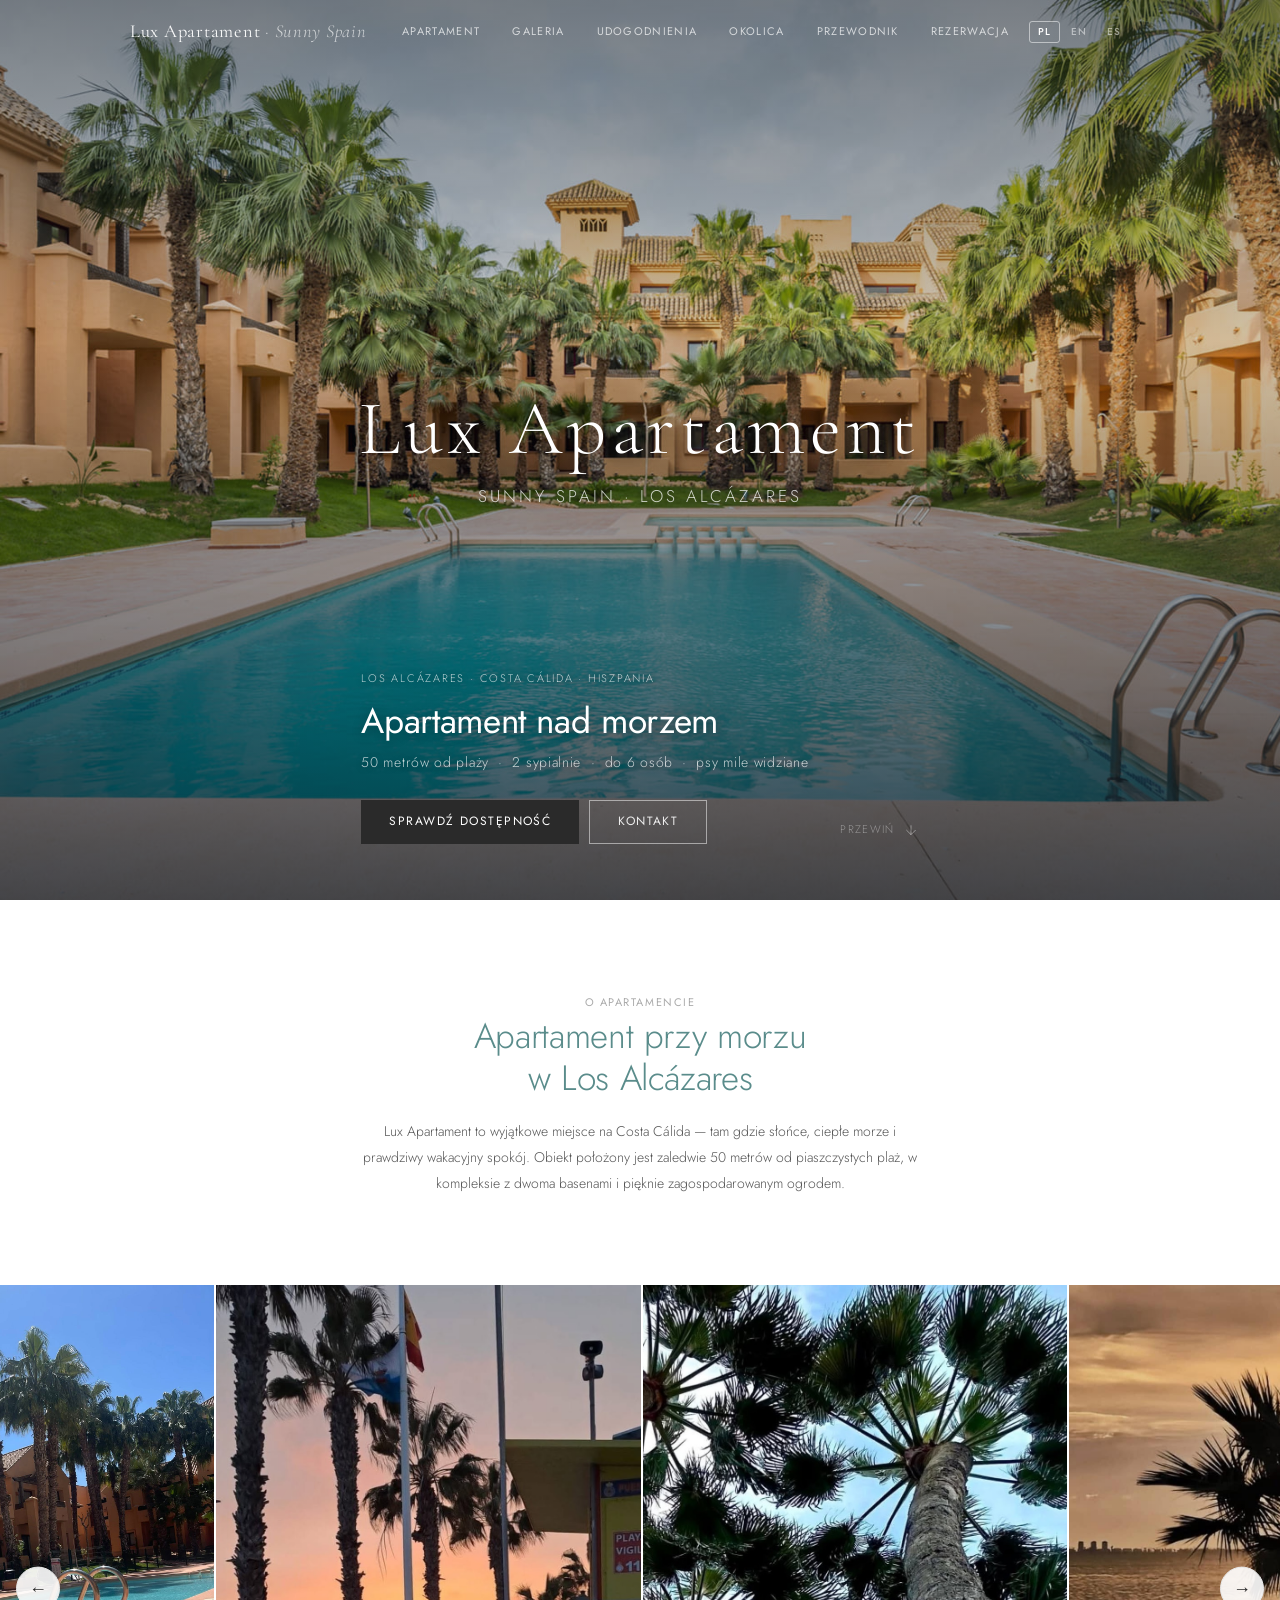
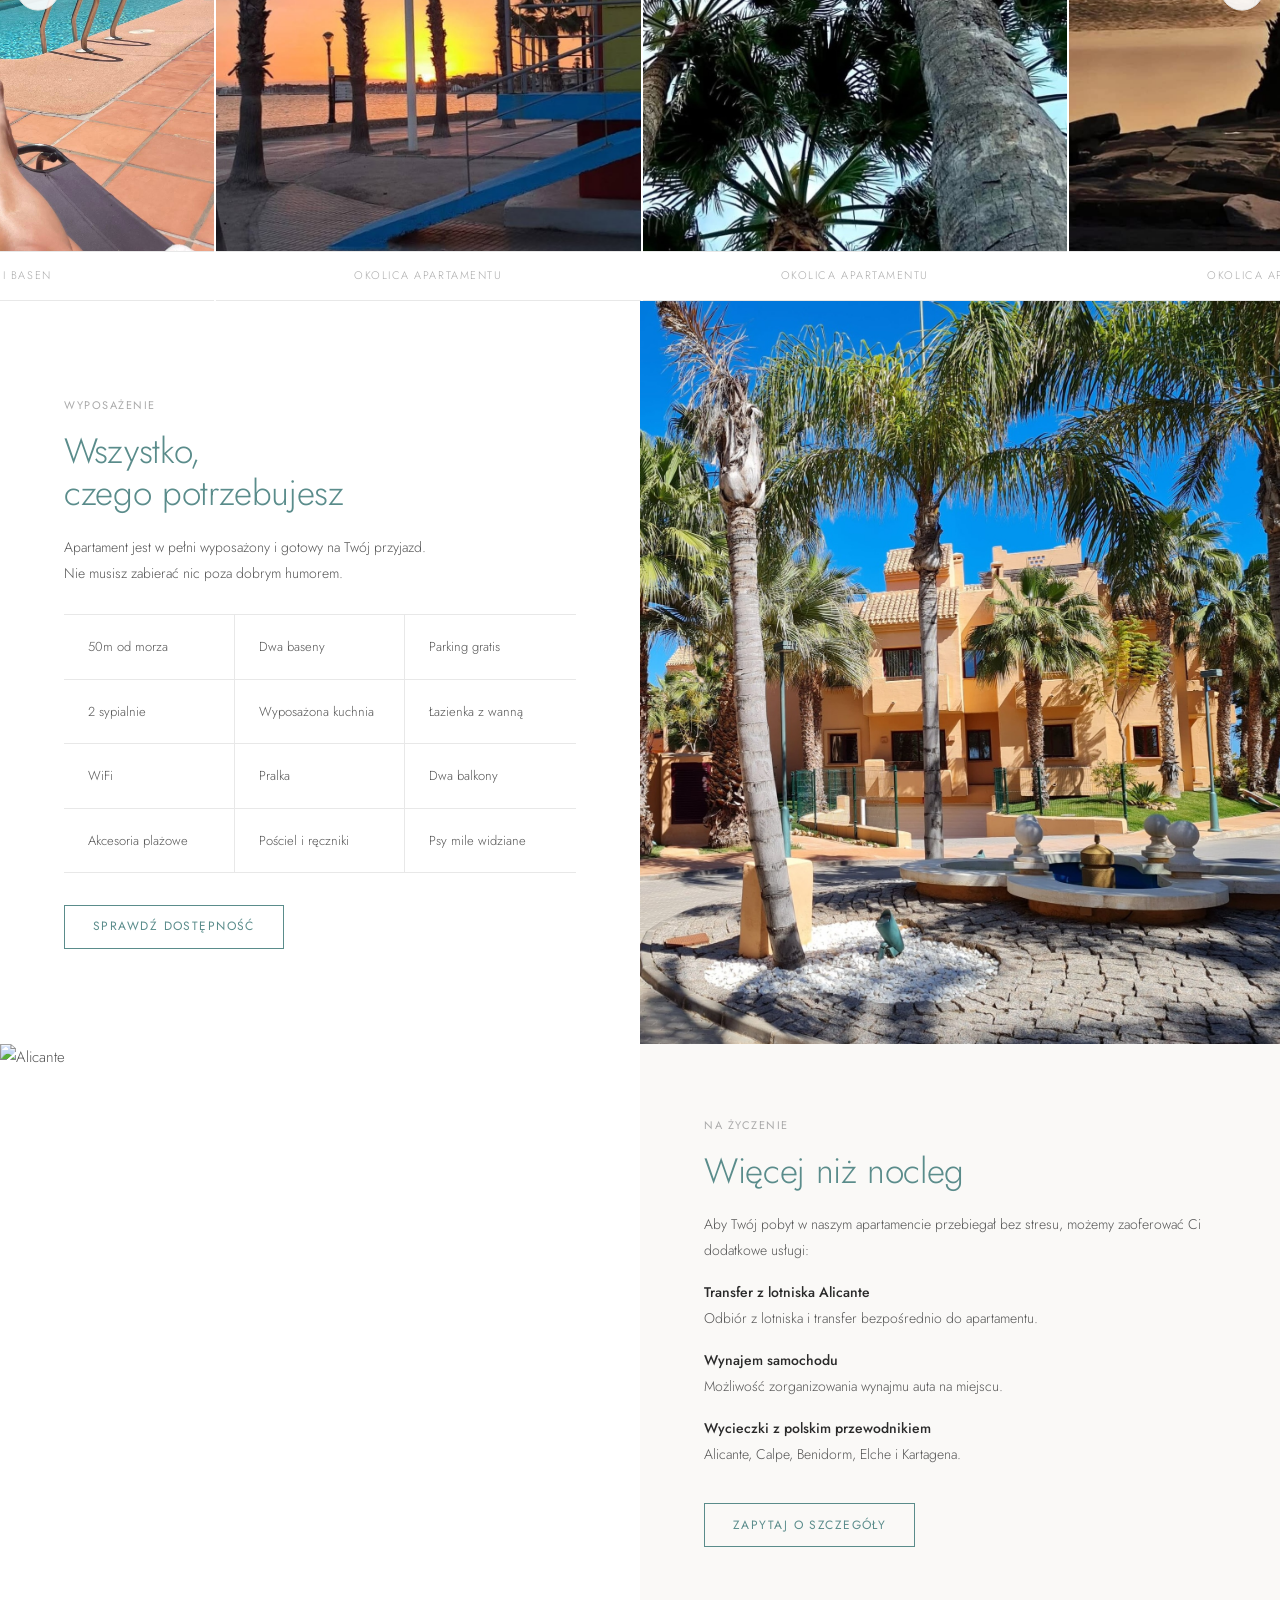
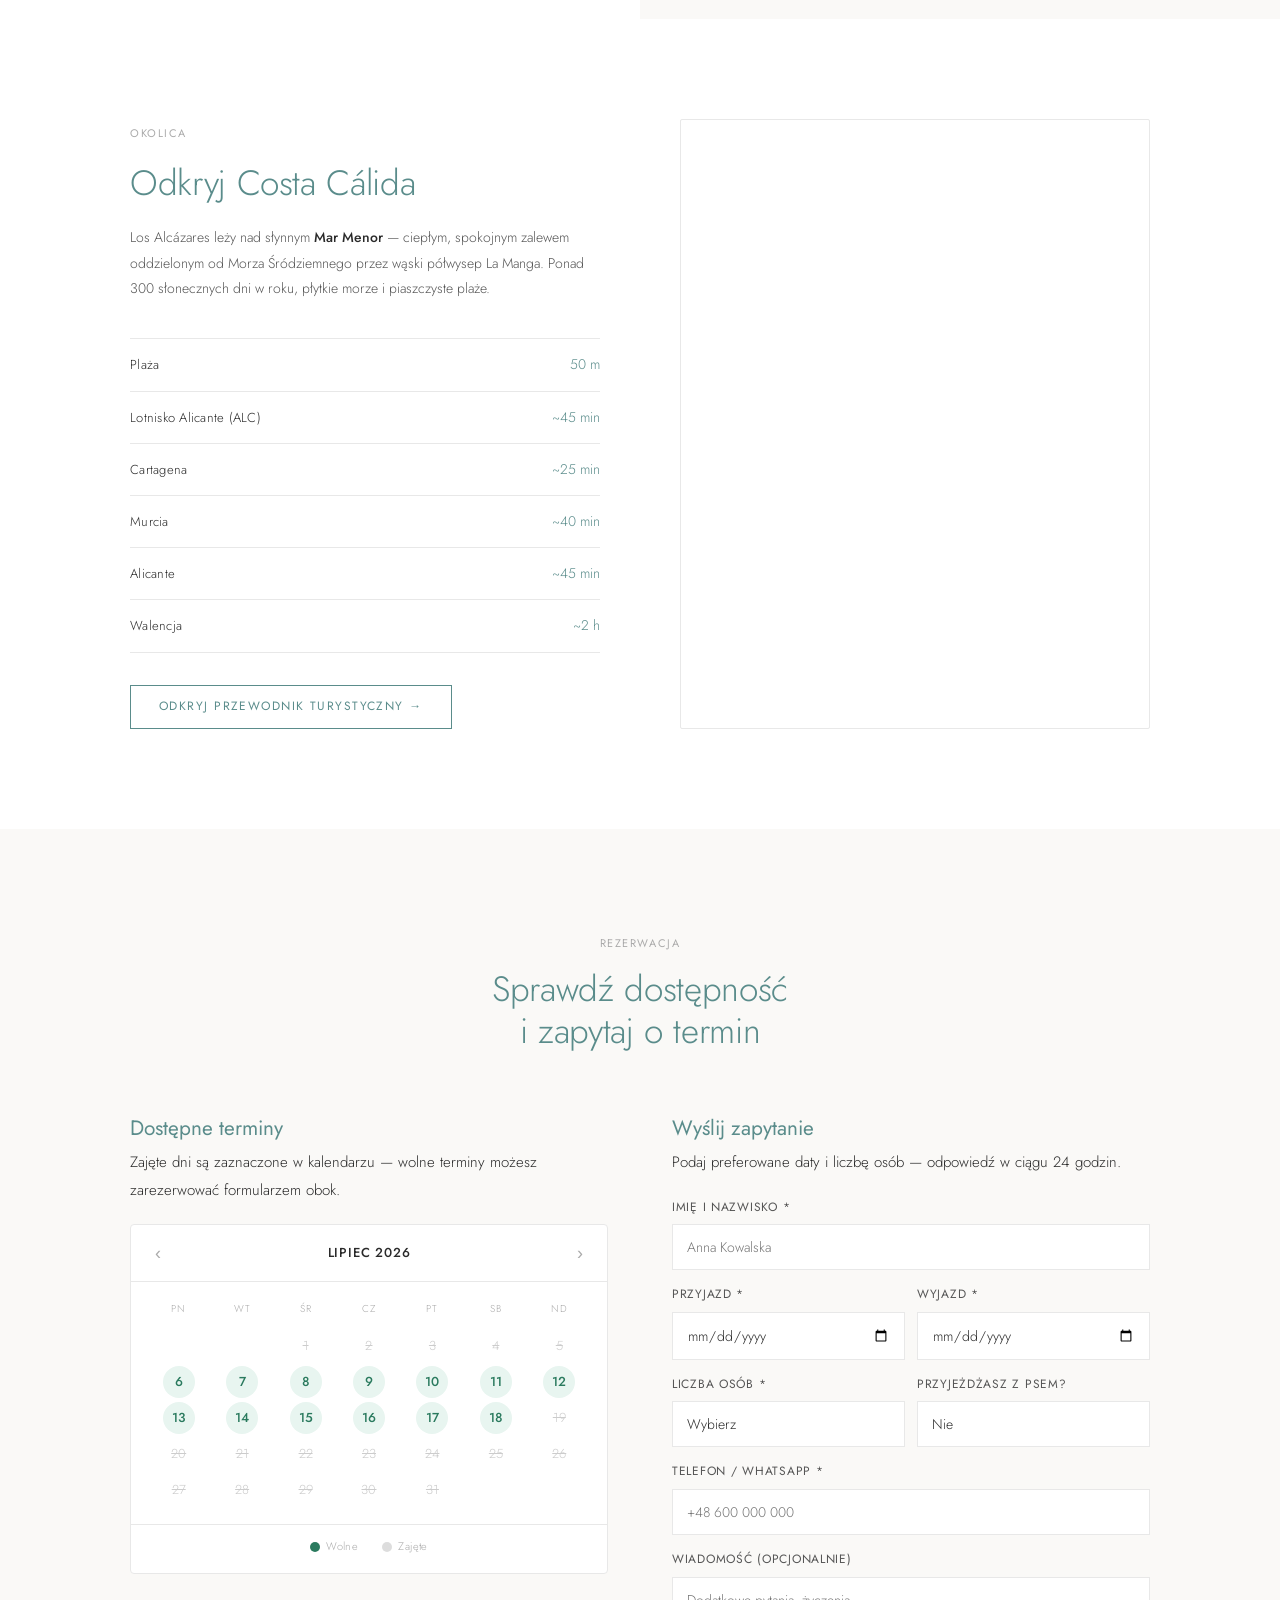
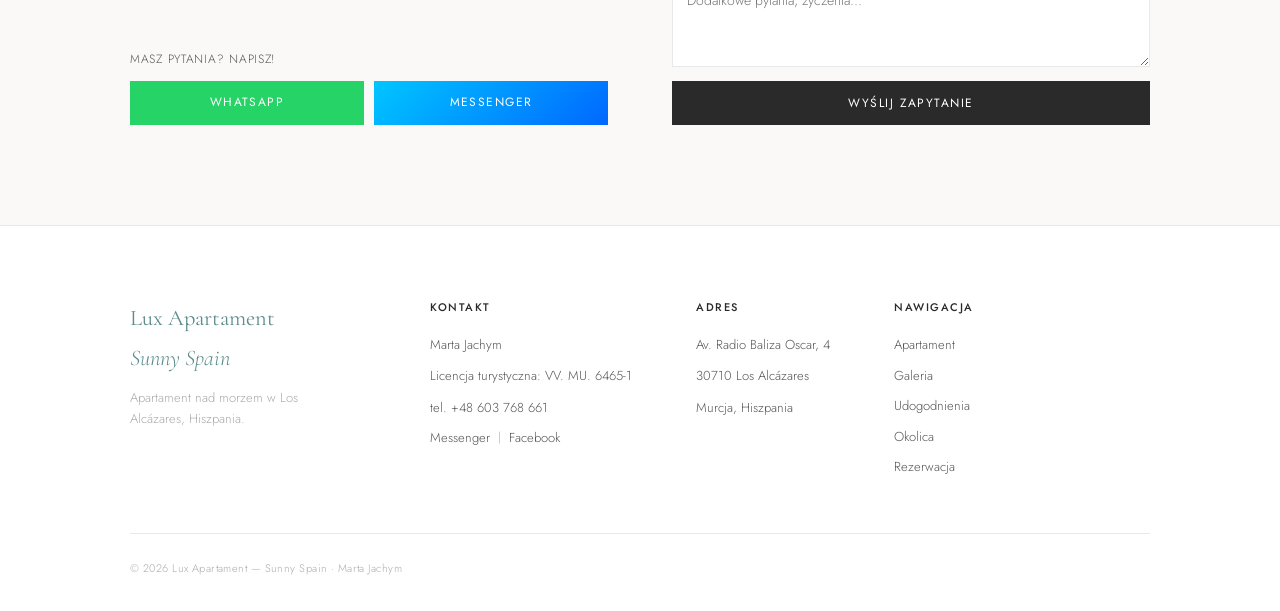
==== commit 71f91d08: "Mobile fixes: gallery 1-up slider, lang switcher moved to hamburger menu" ====
--- a/index.html
+++ b/index.html
@@ -40,6 +40,11 @@
     <a href="przewodnik.html" data-pl="Przewodnik" data-en="Guide" data-es="Guía">Przewodnik</a>
     <a href="#rezerwacja" data-pl="Rezerwacja" data-en="Booking" data-es="Reservas">Rezerwacja</a>
     <a href="https://wa.me/48603768661" class="btn btn-whatsapp" target="_blank" rel="noopener">WhatsApp</a>
+    <div class="nav-mobile-lang">
+      <button class="lang-btn" data-lang-btn="pl">PL</button>
+      <button class="lang-btn" data-lang-btn="en">EN</button>
+      <button class="lang-btn" data-lang-btn="es">ES</button>
+    </div>
   </div>
 </nav>
 
--- a/style.css
+++ b/style.css
@@ -266,7 +266,24 @@
   color: var(--text);
   border-bottom: 1px solid var(--border);
 }
-.nav-mobile a:last-child { border: none; margin-top: 8px; }
+.nav-mobile .btn-whatsapp { border: none; margin-top: 8px; }
+
+.nav-mobile-lang {
+  display: flex;
+  gap: 8px;
+  padding: 14px 0 4px;
+}
+.nav-mobile .nav-mobile-lang .lang-btn {
+  color: var(--text-light);
+  border-color: var(--border);
+}
+.nav-mobile .nav-mobile-lang .lang-btn.active {
+  color: var(--teal);
+  border-color: var(--teal);
+}
+.nav-mobile .nav-mobile-lang .lang-btn:hover:not(.active) {
+  color: var(--text-dark);
+}
 
 /* =============================================
    HERO
@@ -1012,8 +1029,11 @@
   .section { padding: 72px 0; }
 
   .nav-links { display: none; }
+  .lang-switcher { display: none; }
   .nav-cta-btn { display: none; }
   .nav-hamburger { display: flex; }
+
+  .gallery-item { flex: 0 0 100%; }
 
   .hero-center-logo h1 { font-size: 2.4rem; }
   .hero-bottom-inner { flex-direction: column; align-items: flex-start; gap: 20px; }
